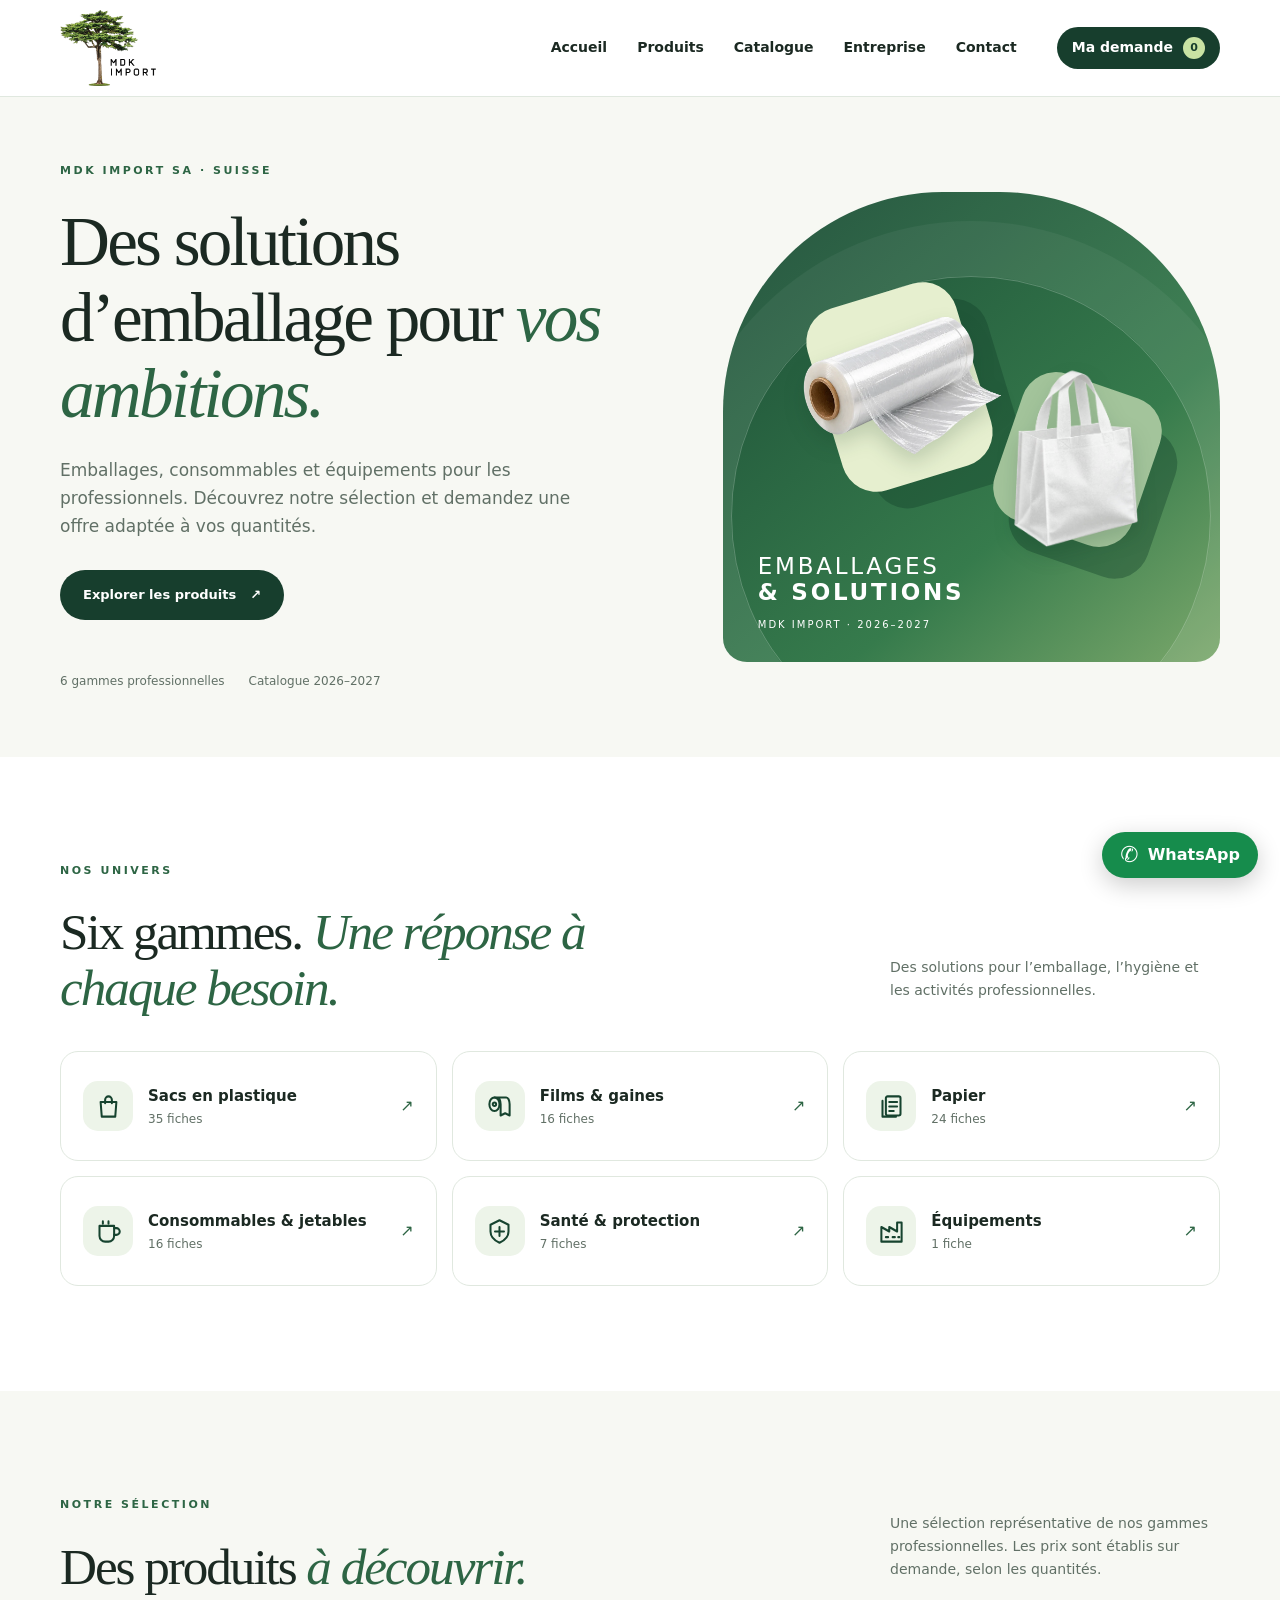
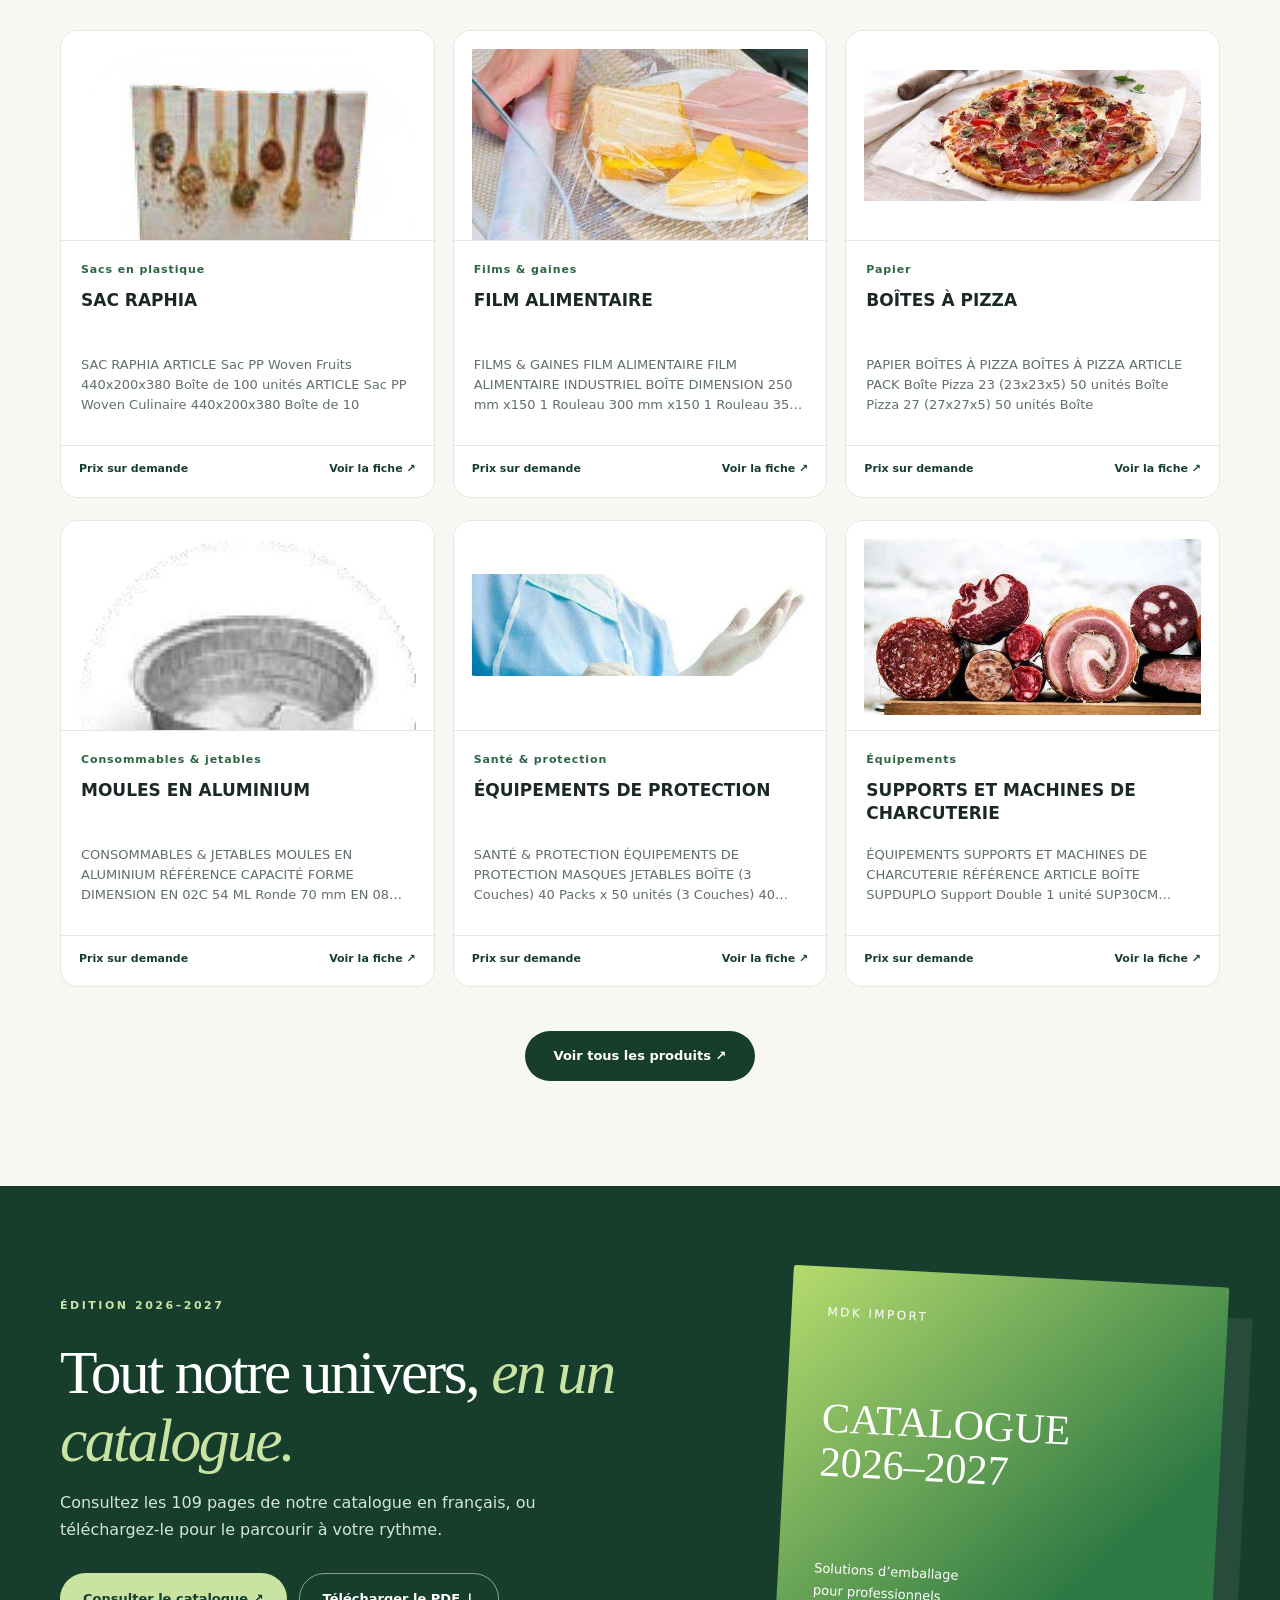
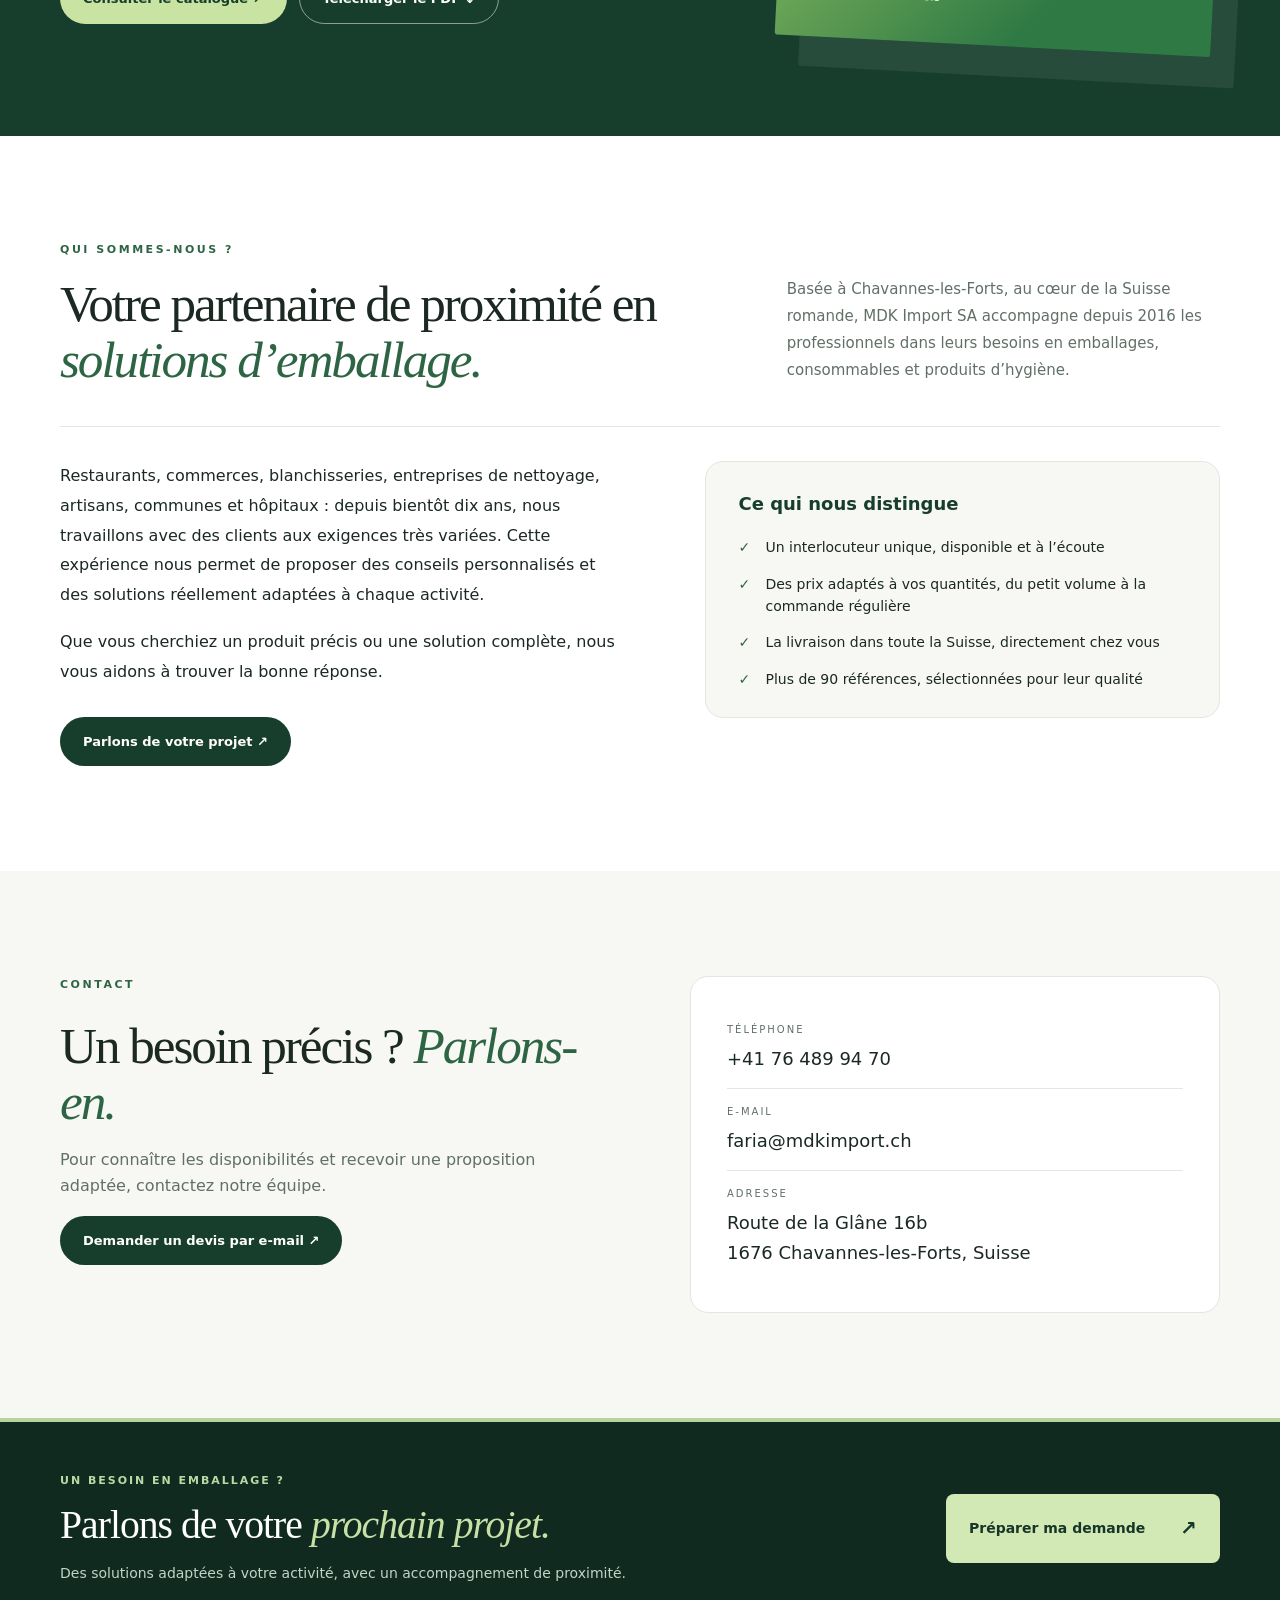
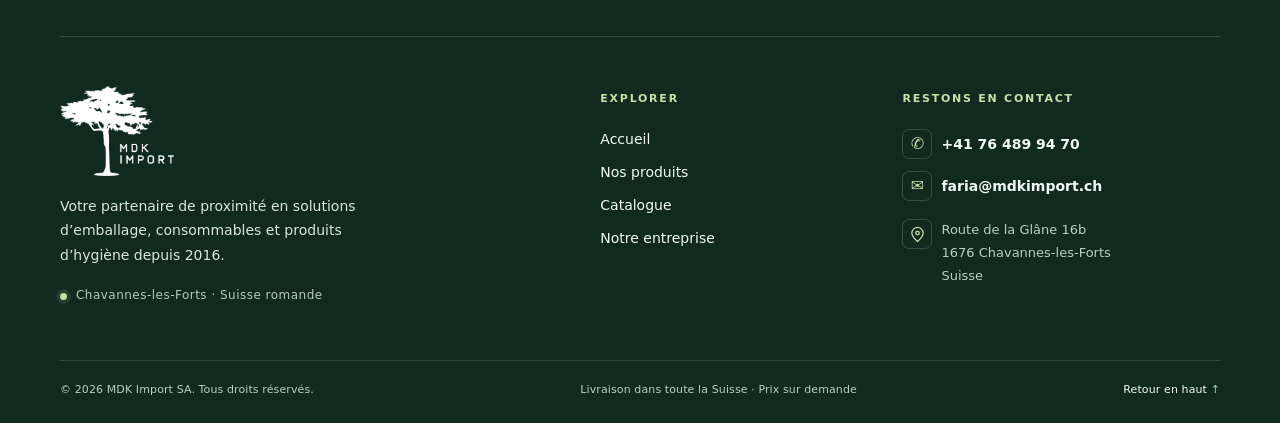
==== nouveau-site/index.html @ a133433c "refresh individually selectable page 26 colours" ====
<!doctype html>
<html lang="fr">
<head>
<meta charset="utf-8"><meta name="viewport" content="width=device-width,initial-scale=1">
<meta name="description" content="MDK Import SA — Solutions d’emballage pour professionnels. Découvrez nos gammes et demandez votre devis personnalisé.">
<title>MDK Import SA | Solutions d’emballage pour professionnels</title>
<link rel="icon" href="../img/logo.png"><link rel="stylesheet" href="style.css?v=20261023-30">
</head>
<body>
<a class="skip" href="#contenu">Aller au contenu</a>
<header class="header"><div class="container header-inner"><a class="brand" href="#accueil"><img src="../img/logo.png" alt="MDK Import SA" onerror="this.style.display='none'"></a><div class="header-mobile-actions"><a class="devis-nav devis-mobile" href="devis.html">Ma demande <span data-devis-count>0</span></a></div><button class="menu-toggle" id="menuToggle" aria-label="Ouvrir le menu" aria-expanded="false">☰</button><nav id="navigation" aria-label="Navigation principale"><a href="#accueil">Accueil</a><a href="produits.html">Produits</a><a href="#catalogue">Catalogue</a><a href="#entreprise">Entreprise</a><a href="#contact" class="header-contact">Contact</a><a class="devis-nav" href="devis.html">Ma demande <span data-devis-count>0</span></a></nav></div></header>
<main id="contenu">
<section class="hero" id="accueil"><div class="container hero-grid"><div><span class="eyebrow">MDK IMPORT SA · SUISSE</span><h1>Des solutions d’emballage pour <em>vos ambitions.</em></h1><p>Emballages, consommables et équipements pour les professionnels. Découvrez notre sélection et demandez une offre adaptée à vos quantités.</p><div class="hero-actions"><a class="btn primary" href="produits.html">Explorer les produits <span aria-hidden="true">↗</span></a></div><div class="hero-foot"><span>6 gammes professionnelles</span><span>Catalogue 2026–2027</span></div></div><div class="hero-art" aria-hidden="true"><div class="art-ring"></div><div class="art-shape shape-one"></div><div class="art-shape shape-two"></div><div class="art-caption">EMBALLAGES<br><strong>& SOLUTIONS</strong><span>MDK IMPORT · 2026–2027</span></div></div></div></section>
<section class="section categories" id="categories"><div class="container"><div class="section-head"><div><span class="eyebrow">NOS UNIVERS</span><h2>Six gammes. <em>Une réponse à chaque besoin.</em></h2></div><p>Des solutions pour l’emballage, l’hygiène et les activités professionnelles.</p></div><div class="category-grid" id="categoryGrid"><a class="category-card" href="produits.html?categorie=sacs"><span class="category-icon" aria-hidden="true"><svg viewBox="0 0 24 24" fill="none" stroke="currentColor" stroke-width="1.8" stroke-linecap="round" stroke-linejoin="round" aria-hidden="true"><path d="M5 8h14l-1 13H6L5 8Z"/><path d="M9 9V6a3 3 0 0 1 6 0v3"/></svg></span><span><strong>Sacs en plastique</strong><small>35 fiches</small></span><span class="category-arrow">↗</span></a><a class="category-card" href="produits.html?categorie=films"><span class="category-icon" aria-hidden="true"><svg viewBox="0 0 24 24" fill="none" stroke="currentColor" stroke-width="1.8" stroke-linecap="round" stroke-linejoin="round" aria-hidden="true"><ellipse cx="7.5" cy="10" rx="4.5" ry="6"/><circle cx="7.5" cy="10" r="1.5"/><path d="M7.5 4H18c1.7 0 3 2.7 3 6v10l-4-2-4 2V10c0-3.3-1.3-6-3-6"/></svg></span><span><strong>Films & gaines</strong><small>16 fiches</small></span><span class="category-arrow">↗</span></a><a class="category-card" href="produits.html?categorie=papier"><span class="category-icon" aria-hidden="true"><svg viewBox="0 0 24 24" fill="none" stroke="currentColor" stroke-width="1.8" stroke-linecap="round" stroke-linejoin="round" aria-hidden="true"><rect x="7" y="3" width="13" height="17" rx="1.5"/><path d="M4 7v14h12"/><path d="M10 8h7M10 12h7M10 16h4"/></svg></span><span><strong>Papier</strong><small>24 fiches</small></span><span class="category-arrow">↗</span></a><a class="category-card" href="produits.html?categorie=jetables"><span class="category-icon" aria-hidden="true"><svg viewBox="0 0 24 24" fill="none" stroke="currentColor" stroke-width="1.8" stroke-linecap="round" stroke-linejoin="round" aria-hidden="true"><path d="M4 7h13v9a5 5 0 0 1-5 5H9a5 5 0 0 1-5-5V7Z"/><path d="M17 9h2a3 3 0 0 1 0 6h-2"/><path d="M7 3v2M12 3v2"/></svg></span><span><strong>Consommables & jetables</strong><small>16 fiches</small></span><span class="category-arrow">↗</span></a><a class="category-card" href="produits.html?categorie=sante"><span class="category-icon" aria-hidden="true"><svg viewBox="0 0 24 24" fill="none" stroke="currentColor" stroke-width="1.8" stroke-linecap="round" stroke-linejoin="round" aria-hidden="true"><path d="M12 2 4 6v6c0 5 3.5 8 8 10 4.5-2 8-5 8-10V6z"/><path d="M12 8v8M8 12h8"/></svg></span><span><strong>Santé & protection</strong><small>7 fiches</small></span><span class="category-arrow">↗</span></a><a class="category-card" href="produits.html?categorie=equipements"><span class="category-icon" aria-hidden="true"><svg viewBox="0 0 24 24" fill="none" stroke="currentColor" stroke-width="1.8" stroke-linecap="round" stroke-linejoin="round" aria-hidden="true"><path d="M3 21V8l7 4V8l7 4V4h4v17H3Z"/><path d="M7 17h2M13 17h2M18 17h1"/></svg></span><span><strong>Équipements</strong><small>1 fiche</small></span><span class="category-arrow">↗</span></a></div></div></section>
<section class="section featured-section" id="selection"><div class="container"><div class="section-head"><div><span class="eyebrow">NOTRE SÉLECTION</span><h2>Des produits <em>à découvrir.</em></h2></div><p>Une sélection représentative de nos gammes professionnelles. Les prix sont établis sur demande, selon les quantités.</p></div><div class="product-grid featured-grid" id="featuredGrid"></div><div class="featured-actions"><a class="btn primary" href="produits.html">Voir tous les produits ↗</a></div></div></section><section class="catalogue-section" id="catalogue"><div class="container catalogue-grid"><div><span class="eyebrow light">ÉDITION 2026–2027</span><h2>Tout notre univers, <em>en un catalogue.</em></h2><p>Consultez les 109 pages de notre catalogue en français, ou téléchargez-le pour le parcourir à votre rythme.</p><div class="hero-actions"><a class="btn pale" href="MDKimport-Catalogue-2026-2027-FR.pdf" target="_blank" rel="noopener">Consulter le catalogue ↗</a><a class="btn outline-light" href="MDKimport-Catalogue-2026-2027-FR.pdf" download>Télécharger le PDF ↓</a></div></div><div class="catalogue-cover"><span>MDK IMPORT</span><strong>CATALOGUE<br>2026–2027</strong><small>Solutions d’emballage<br>pour professionnels</small></div></div></section>
<section class="section about about-redesign" id="entreprise"><div class="container"><div class="about-intro"><span class="eyebrow">QUI SOMMES-NOUS ?</span><h2>Votre partenaire de proximité en <em>solutions d’emballage.</em></h2><p>Basée à Chavannes-les-Forts, au cœur de la Suisse romande, MDK Import SA accompagne depuis 2016 les professionnels dans leurs besoins en emballages, consommables et produits d’hygiène.</p></div><div class="about-story"><div class="about-story-text"><p>Restaurants, commerces, blanchisseries, entreprises de nettoyage, artisans, communes et hôpitaux : depuis bientôt dix ans, nous travaillons avec des clients aux exigences très variées. Cette expérience nous permet de proposer des conseils personnalisés et des solutions réellement adaptées à chaque activité.</p><p>Que vous cherchiez un produit précis ou une solution complète, nous vous aidons à trouver la bonne réponse.</p><a class="btn primary" href="#contact">Parlons de votre projet ↗</a></div><div class="about-values"><h3>Ce qui nous distingue</h3><ul class="about-benefits"><li>Un interlocuteur unique, disponible et à l’écoute</li><li>Des prix adaptés à vos quantités, du petit volume à la commande régulière</li><li>La livraison dans toute la Suisse, directement chez vous</li><li>Plus de 90 références, sélectionnées pour leur qualité</li></ul></div></div></div></section>
<section class="section contact" id="contact"><div class="container contact-grid"><div><span class="eyebrow">CONTACT</span><h2>Un besoin précis ? <em>Parlons-en.</em></h2><p>Pour connaître les disponibilités et recevoir une proposition adaptée, contactez notre équipe.</p><a class="btn primary" href="mailto:faria@mdkimport.ch?subject=Demande%20de%20devis%20-%20MDK%20Import">Demander un devis par e-mail ↗</a></div><div class="contact-panel"><div><small>TÉLÉPHONE</small><a href="tel:+41764899470">+41 76 489 94 70</a></div><div><small>E-MAIL</small><a href="mailto:faria@mdkimport.ch">faria@mdkimport.ch</a></div><div><small>ADRESSE</small><span>Route de la Glâne 16b<br>1676 Chavannes-les-Forts, Suisse</span></div></div></div></section>
</main>
<footer class="site-footer" id="pied-de-page"><div class="container"><div class="footer-cta"><div><span class="footer-kicker">UN BESOIN EN EMBALLAGE ?</span><h2>Parlons de votre <em>prochain projet.</em></h2><p>Des solutions adaptées à votre activité, avec un accompagnement de proximité.</p></div><a class="footer-cta-button" href="devis.html">Préparer ma demande <span aria-hidden="true">↗</span></a></div><div class="footer-main"><div class="footer-about"><a class="footer-brand" href="index.html" aria-label="MDK Import SA — Accueil"><img src="../img/logo.png" alt="MDK Import SA"></a><p>Votre partenaire de proximité en solutions d’emballage, consommables et produits d’hygiène depuis 2016.</p><span class="footer-location"><span class="footer-location-dot" aria-hidden="true"></span>Chavannes-les-Forts · Suisse romande</span></div><nav class="footer-column" aria-label="Navigation de pied de page"><h2>Explorer</h2><a href="index.html">Accueil <span aria-hidden="true">↗</span></a><a href="produits.html">Nos produits <span aria-hidden="true">↗</span></a><a href="index.html#catalogue">Catalogue <span aria-hidden="true">↗</span></a><a href="index.html#entreprise">Notre entreprise <span aria-hidden="true">↗</span></a></nav><div class="footer-column footer-contact"><h2>Restons en contact</h2><a class="footer-contact-link" href="tel:+41764899470"><span class="footer-contact-icon" aria-hidden="true">✆</span>+41 76 489 94 70</a><a class="footer-contact-link" href="mailto:faria@mdkimport.ch"><span class="footer-contact-icon" aria-hidden="true">✉</span>faria@mdkimport.ch</a><div class="footer-address"><span class="footer-contact-icon" aria-hidden="true"><svg viewBox="0 0 24 24" fill="none" stroke="currentColor" stroke-width="1.8" stroke-linecap="round" stroke-linejoin="round"><path d="M20 10c0 5-8 12-8 12S4 15 4 10a8 8 0 1 1 16 0Z"/><circle cx="12" cy="10" r="2.5"/></svg></span><address>Route de la Glâne 16b<br>1676 Chavannes-les-Forts<br>Suisse</address></div></div></div><div class="footer-bottom"><span>© <span id="year"></span> MDK Import SA. Tous droits réservés.</span><span>Livraison dans toute la Suisse · Prix sur demande</span><a href="#contenu">Retour en haut <span aria-hidden="true">↑</span></a></div></div></footer>
<dialog id="productDialog" aria-labelledby="dialogTitle"><button class="dialog-close" id="dialogClose" aria-label="Fermer">×</button><div id="dialogContent"></div></dialog>



<script>
document.getElementById('year').textContent=new Date().getFullYear();
const menu=document.getElementById('menuToggle'),nav=document.getElementById('navigation');
menu.addEventListener('click',()=>{const open=nav.classList.toggle('open');menu.setAttribute('aria-expanded',String(open))});
nav.addEventListener('click',e=>{if(e.target.closest('a')){nav.classList.remove('open');menu.setAttribute('aria-expanded','false')}});
</script><script src="catalogue-data.js?v=20261023-46" defer></script><script src="featured.js?v=20261023-7" defer></script><script src="devis.js?v=20261023-11" defer></script><a class="whatsapp-float" href="https://wa.me/41764899470" target="_blank" rel="noopener noreferrer" aria-label="Contacter MDK Import sur WhatsApp"><span aria-hidden="true">✆</span><span>WhatsApp</span></a></body></html>
---- nouveau-site/style.css ----
:root{--green:#173e2d;--green2:#2d6544;--lime:#c9e3a3;--cream:#f7f8f3;--ink:#1b2922;--muted:#617066;--line:#e0e8df;--radius:18px}*{box-sizing:border-box}html{scroll-behavior:smooth}body{margin:0;font:16px/1.65 system-ui,-apple-system,"Segoe UI",sans-serif;color:var(--ink);background:#fff}a{color:inherit;text-decoration:none}button,input,select{font:inherit}button,a,input,select{outline-offset:3px}.container{width:min(1160px,calc(100% - 40px));margin:auto}.skip{position:absolute;left:-999px}.skip:focus{left:15px;top:10px;z-index:30;background:#fff;padding:10px}.header{position:sticky;top:0;z-index:20;background:#fffffff0;backdrop-filter:blur(16px);border-bottom:1px solid var(--line)}.header-inner{height:78px;display:flex;align-items:center;justify-content:space-between}.brand{display:flex;align-items:center;gap:12px;letter-spacing:.12em;font-size:14px}.brand img{height:46px;width:46px;object-fit:contain}.header nav{display:flex;align-items:center;gap:30px;font-size:14px;font-weight:600}.header nav a:hover,.text-link:hover{color:var(--green2)}.nav-contact{background:var(--green);color:white!important;padding:10px 20px;border-radius:100px}.menu-toggle{display:none;background:none;border:0;font-size:28px}.hero{background:var(--cream);overflow:hidden}.hero-grid{display:grid;grid-template-columns:1.1fr .9fr;gap:55px;align-items:center;min-height:620px;padding-block:65px}.eyebrow{display:block;font-size:11px;letter-spacing:.23em;font-weight:800;color:var(--green2);margin-bottom:24px}.hero h1,h2{font-family:Georgia,"Times New Roman",serif;font-weight:400;letter-spacing:-.04em;line-height:1.1}.hero h1{font-size:clamp(48px,5.4vw,78px);margin:0 0 24px}.hero h1 em,h2 em{color:var(--green2);font-style:italic}.hero p{max-width:540px;color:var(--muted);font-size:17px}.hero-actions{display:flex;flex-wrap:wrap;gap:12px;margin-top:30px}.btn{display:inline-flex;align-items:center;justify-content:center;gap:14px;border-radius:100px;padding:14px 23px;font-weight:700;font-size:13px;transition:transform .2s}.btn:hover{transform:translateY(-2px)}.primary{background:var(--green);color:white}.secondary{border:1px solid #b7c6b8}.hero-foot{display:flex;gap:24px;margin-top:52px;font-size:12px;color:var(--muted)}.hero-art{position:relative;min-height:470px;background:linear-gradient(140deg,#1b4c36,#367b4c 65%,#7ba86b);border-radius:220px 220px 24px 24px;overflow:hidden}.art-ring{position:absolute;width:480px;height:480px;border:1px solid #ffffff3b;border-radius:50%;left:50%;top:18%;transform:translateX(-50%);box-shadow:0 0 0 55px #ffffff0c,0 0 0 110px #ffffff0c}.art-shape{position:absolute;border-radius:35px;background:#e6efcf;transform:rotate(-17deg);box-shadow:25px 25px 0 #123e2a60}.shape-one{width:155px;height:190px;top:100px;left:20%}.shape-two{width:145px;height:155px;top:190px;right:14%;background:#a3c49b;transform:rotate(19deg)}.art-caption{position:absolute;left:35px;bottom:32px;color:white;font-size:23px;line-height:1.1;letter-spacing:.12em}.art-caption span{display:block;font-size:10px;margin-top:14px;letter-spacing:.2em}.section{padding:105px 0}.section-head{display:flex;justify-content:space-between;gap:60px;align-items:end;margin-bottom:35px}.section-head>div{max-width:640px}.section-head h2,h2{font-size:clamp(36px,4vw,55px);margin:0}.section-head>p{max-width:330px;color:var(--muted);font-size:14px}.category-grid{display:grid;grid-template-columns:repeat(3,1fr);gap:15px}.category-card{display:flex;align-items:center;gap:15px;min-height:110px;padding:22px;border:1px solid var(--line);border-radius:var(--radius);background:#fff;transition:background .2s,transform .2s}.category-card:hover{background:var(--cream);transform:translateY(-3px)}.category-icon{display:grid;place-items:center;width:50px;height:50px;border-radius:15px;background:#eaf2e6;color:var(--green);font-size:23px}.category-card strong{font-size:15px}.category-card small{display:block;color:var(--muted);font-size:12px}.category-arrow{margin-left:auto;color:var(--green2)}.products-section{background:var(--cream)}.filters{display:flex;gap:12px}.search{display:flex;align-items:center;gap:10px;flex:1;border:1px solid var(--line);border-radius:12px;padding:0 16px;background:white}.search span{font-size:24px}.search input{width:100%;border:0;outline:none;background:none;padding:14px 0}.filters select{border:1px solid var(--line);border-radius:12px;background:white;padding:0 16px;max-width:240px}.results,.data-note{color:var(--muted);font-size:13px}.results{margin:18px 0}.data-note{margin-top:25px}.product-grid{display:grid;grid-template-columns:repeat(3,1fr);gap:18px}.product-card{display:flex;flex-direction:column;background:#fff;border:1px solid var(--line);border-radius:var(--radius);overflow:hidden}.product-visual{height:190px;display:grid;place-items:center;background:linear-gradient(145deg,#e2eddf,#f4f8f0);font-size:60px}.product-body{padding:23px;display:flex;flex-direction:column;flex:1}.product-body small{color:var(--green2);font-weight:800;font-size:11px;letter-spacing:.08em}.product-body h3{font-size:19px;line-height:1.3;margin:10px 0}.product-body p{color:var(--muted);font-size:13px;flex:1}.product-bottom{display:flex;justify-content:space-between;align-items:center;gap:10px;border-top:1px solid var(--line);padding-top:15px;margin-top:12px}.product-bottom span{font-size:12px;font-weight:700;color:var(--green2)}.product-bottom button{border:0;background:var(--green);color:white;padding:9px 13px;border-radius:100px;cursor:pointer;font-size:12px}.catalogue-section{background:var(--green);color:white;padding:90px 0;overflow:hidden}.catalogue-grid{display:grid;grid-template-columns:1.2fr .8fr;gap:70px;align-items:center}.catalogue-section h2{font-size:clamp(38px,4.8vw,62px)}.catalogue-section h2 em{color:var(--lime)}.catalogue-section p{max-width:540px;color:#d4e5d9}.light{color:var(--lime)}.pale{background:var(--lime);color:var(--green)}.outline-light{border:1px solid #ffffff80;color:white}.catalogue-cover{min-height:370px;padding:36px;display:flex;flex-direction:column;justify-content:space-between;background:linear-gradient(135deg,#b5db6e,#2e7944 75%);box-shadow:25px 30px 0 #ffffff12;transform:rotate(3deg);border-radius:3px}.catalogue-cover>span{font-size:12px;letter-spacing:.2em}.catalogue-cover strong{font:42px/1.05 Georgia,serif}.catalogue-cover small{font-size:13px}.about-grid,.contact-grid{display:grid;grid-template-columns:1fr 1fr;gap:100px}.about-grid p,.contact p{color:var(--muted)}.text-link{display:inline-block;margin-top:10px;font-weight:700;color:var(--green)}.contact{background:var(--cream)}.contact-panel{padding:30px 36px;background:white;border:1px solid var(--line);border-radius:var(--radius)}.contact-panel>div{display:flex;flex-direction:column;padding:15px 0;border-bottom:1px solid var(--line)}.contact-panel>div:last-child{border:0}.contact-panel small{font-size:10px;letter-spacing:.2em;color:var(--muted);margin-bottom:5px}.contact-panel a,.contact-panel span{font-size:18px}footer{background:#122b20;color:white;padding:25px 0}.footer-inner{display:flex;justify-content:space-between;align-items:center;gap:20px;font-size:12px}footer span{color:#c4d5ca}dialog{border:0;border-radius:20px;padding:35px;width:min(560px,calc(100% - 30px));box-shadow:0 30px 90px #0004}dialog::backdrop{background:#071b12a8}.dialog-close{position:absolute;right:15px;top:10px;border:0;background:none;font-size:28px;cursor:pointer}.dialog-actions{display:flex;gap:10px;flex-wrap:wrap;margin-top:22px}.dialog-actions a{font-size:13px}.dialog-detail{white-space:pre-line;color:var(--muted);max-height:240px;overflow:auto}.dialog-tag{color:var(--green2);font-size:12px;font-weight:700}@media(max-width:850px){.hero-grid,.catalogue-grid,.about-grid,.contact-grid{grid-template-columns:1fr;gap:30px}.hero-grid{padding-block:60px}.hero-art{min-height:330px}.category-grid,.product-grid{grid-template-columns:repeat(2,1fr)}.section-head{display:block}.section{padding:70px 0}.header nav{display:none;position:absolute;top:78px;left:0;right:0;padding:20px;background:white;flex-direction:column;align-items:stretch;box-shadow:0 10px 25px #0001}.header nav.open{display:flex}.menu-toggle{display:block}.footer-inner{flex-wrap:wrap}}@media(max-width:550px){.container{width:min(100% - 30px,1160px)}.category-grid,.product-grid{grid-template-columns:1fr}.filters{flex-direction:column}.filters select{padding:14px;max-width:none}.hero h1{font-size:45px}.hero-foot{flex-direction:column;gap:4px}.hero-art{min-height:280px}.section-head h2{font-size:36px}.catalogue-cover{min-height:300px}.catalogue-cover strong{font-size:34px}.footer-inner{flex-direction:column;align-items:flex-start}}
/* Header: logótipo maior, sem texto adicional */
.header-inner{min-height:96px;height:auto;padding-block:10px}
.brand img{height:76px;width:auto;max-width:220px;object-fit:contain}
@media(max-width:850px){.header nav{top:96px}}
@media(max-width:550px){.header-inner{min-height:82px}.brand img{height:62px;max-width:180px}.header nav{top:82px}}

/* Galerie des produits et pagination du catalogue */
.product-visual.mdk-photo{position:relative;overflow:hidden;background:#edf3eb}
.product-visual.mdk-photo .photo-placeholder{position:absolute;color:#789a7c;font-size:48px}
.product-visual.mdk-photo img.product-photo{position:relative;width:100%;height:100%;object-fit:contain;background:#fff;padding:12px}
.product-gallery{display:grid;grid-template-columns:repeat(auto-fit,minmax(130px,1fr));gap:12px;margin-bottom:24px}
.gallery-image{display:grid;place-items:center;min-height:140px;border:1px solid var(--line);border-radius:12px;background:#f6f8f4;overflow:hidden}
.gallery-image img{display:block;max-width:100%;width:100%;height:170px;object-fit:contain;padding:10px}
.catalogue-pagination{display:flex;justify-content:center;align-items:center;gap:18px;margin-top:32px;font-size:13px;color:var(--muted)}
.catalogue-pagination button{background:#fff;border:1px solid var(--line);border-radius:100px;padding:10px 18px;color:var(--green);font-weight:700;cursor:pointer}
.catalogue-pagination button:disabled{opacity:.35;cursor:not-allowed}
@media(max-width:560px){.catalogue-pagination{gap:8px}.catalogue-pagination button{padding:9px 12px}.product-gallery{grid-template-columns:repeat(2,minmax(0,1fr))}}

/* Catalogue 2026–2027 — présentation et lisibilité */
.product-card{transition:transform .2s ease,box-shadow .2s ease}
.product-card:hover{transform:translateY(-3px);box-shadow:0 12px 32px #173e2d10}
.product-visual.mdk-photo{height:220px;background:#fff;border-bottom:1px solid var(--line)}
.product-visual.mdk-photo img{width:100%;height:100%;object-fit:contain;padding:18px;background:white}
.product-body h3{line-height:1.25}
.product-body p{line-height:1.6}
.mdk-gallery{display:flex;gap:12px;overflow-x:auto;scroll-snap-type:x proximity;padding:6px 0 16px;margin:20px 0}
.mdk-gallery img{flex:0 0 180px;width:180px;height:180px;object-fit:contain;background:#f7f9f6;border:1px solid var(--line);border-radius:12px;padding:10px;scroll-snap-align:start}
dialog{width:min(740px,calc(100% - 28px));max-height:90vh;overflow-y:auto}
.specs-heading{font-size:13px;font-weight:800;color:var(--green);margin:24px 0 10px}
.mdk-specs{max-height:290px;overflow-y:auto;display:grid;gap:5px;background:#f7f9f6;border:1px solid var(--line);border-radius:12px;padding:16px;font-size:13px;line-height:1.6;white-space:normal}
.mdk-specs span{display:block}
.mdk-specs span:first-child{font-weight:700}
.price-label{display:block;margin-top:20px;color:var(--green)}
.catalogue-pagination{display:flex;justify-content:center;align-items:center;gap:18px;margin-top:32px;font-size:13px;color:var(--muted)}
.catalogue-pagination button{background:#fff;border:1px solid var(--line);border-radius:100px;padding:10px 18px;color:var(--green);font-weight:700;cursor:pointer}
.catalogue-pagination button:disabled{opacity:.35;cursor:not-allowed}
.no-results{grid-column:1/-1}
@media(max-width:550px){.product-visual.mdk-photo{height:230px}.mdk-gallery img{flex-basis:145px;width:145px;height:145px}.catalogue-pagination{gap:8px}.catalogue-pagination button{padding:9px 12px}}

/* Détails produits : sections techniques lisibles sans altérer les valeurs d'origine */
.mdk-specs{display:block;padding:0;max-height:380px;overflow-y:auto;background:#fff}
.mdk-specs .spec-row{padding:8px 15px;border-bottom:1px solid var(--line);font-size:13px;line-height:1.5;overflow-wrap:anywhere}
.mdk-specs .spec-row:nth-child(even):not(.spec-row-heading){background:#f8faf7}
.mdk-specs .spec-row:last-child{border-bottom:0}
.mdk-specs .spec-row-heading{font-size:11px;letter-spacing:.08em;font-weight:800;text-transform:uppercase;color:var(--green);background:#eaf2e6;padding:10px 15px}
.spec-truncated{padding:12px 15px;font-size:12px;color:var(--muted)}
@media(max-width:550px){dialog{padding:24px 17px}.mdk-specs{max-height:340px}.mdk-specs .spec-row{padding:9px 12px}}

/* Page dédiée au catalogue */
.catalogue-page-intro{padding:75px 0 60px;background:var(--cream)}
.catalogue-page-intro h1{font:400 clamp(44px,5vw,72px)/1.1 Georgia,serif;letter-spacing:-.04em;margin:0 0 18px}
.catalogue-page-intro h1 em{color:var(--green2)}
.catalogue-page-intro p{max-width:650px;color:var(--muted)}
.home-catalogue-cta{background:var(--cream)}
@media(max-width:550px){.catalogue-page-intro{padding:50px 0}}

/* Sélection de produits sur la page d'accueil */
.featured-section{background:var(--cream)}
.featured-grid{align-items:stretch}
.featured-card-link{display:flex;flex-direction:column;flex:1;height:100%;color:inherit;text-decoration:none}
.featured-card-link .product-body{flex:1}
.featured-card-link .product-bottom strong{color:var(--green);font-size:12px;white-space:nowrap}
.featured-card-link:hover .product-bottom strong{text-decoration:underline}
.featured-actions{display:flex;justify-content:center;margin-top:36px}
.featured-grid .product-visual{height:215px}
.featured-grid .product-body p{font-size:13px;line-height:1.55;color:var(--muted)}
.featured-grid .product-bottom{gap:10px;flex-wrap:wrap}
@media(max-width:550px){.featured-actions .btn{width:100%}}

/* Cartes en vedette : dimensions et alignement cohérents */
.featured-grid{align-items:stretch;grid-auto-rows:1fr;row-gap:22px}
.featured-grid .product-card{min-width:0;height:100%}
.featured-grid .featured-card-link{display:flex;flex-direction:column;height:100%;min-height:440px}
.featured-grid .product-visual.mdk-photo{height:210px;flex:0 0 210px}
.featured-grid .product-body{display:flex;flex-direction:column;flex:1;min-height:0;padding:20px}
.featured-grid .product-body h3{font-size:17px;line-height:1.35;min-height:46px;display:-webkit-box;-webkit-line-clamp:2;-webkit-box-orient:vertical;overflow:hidden}
.featured-grid .product-body p{flex:1;min-height:0;margin:10px 0 18px;display:-webkit-box;-webkit-line-clamp:3;-webkit-box-orient:vertical;overflow:hidden}
.featured-grid .product-bottom{margin-top:auto;padding-top:14px;border-top:1px solid var(--line);align-items:center}
.featured-actions{margin-top:44px;clear:both}
.featured-actions .btn{min-width:230px}
@media(max-width:550px){.featured-grid .featured-card-link{min-height:0}.featured-grid .product-body h3{min-height:0}.featured-actions{margin-top:32px}}

/* Fiches individuelles */
.detail-page{padding-top:48px}
.detail-breadcrumb{display:flex;gap:12px;align-items:center;flex-wrap:wrap;font-size:12px;color:var(--muted);margin-bottom:40px}
.detail-breadcrumb a:hover{color:var(--green)}
.detail-layout{display:grid;grid-template-columns:minmax(0,1.05fr) minmax(0,.95fr);gap:55px;align-items:start}
.detail-main-photo{display:grid;place-items:center;min-height:420px;background:#f8faf7;border:1px solid var(--line);border-radius:18px;overflow:hidden;color:var(--muted)}
.detail-main-photo img{width:100%;height:420px;object-fit:contain;padding:25px}
.detail-thumbs{display:grid;grid-template-columns:repeat(auto-fill,minmax(80px,1fr));gap:10px;margin-top:12px}
.detail-thumbs button{height:90px;border:1px solid var(--line);border-radius:12px;background:white;padding:6px;cursor:pointer;overflow:hidden}
.detail-thumbs button[aria-pressed="true"]{border:2px solid var(--green)}
.detail-thumbs img{width:100%;height:100%;object-fit:contain}
.detail-summary h1{font:400 clamp(34px,4vw,56px)/1.12 Georgia,serif;letter-spacing:-.04em;margin:0 0 22px}
.detail-lead{color:var(--muted);font-size:15px}
.detail-price{color:var(--green);font-weight:800;margin:28px 0 18px}
.detail-cta{display:flex;flex-wrap:wrap;gap:12px}
.detail-hint{font-size:12px;color:var(--muted);margin-top:20px}
.detail-spec-section{margin-top:75px;max-width:850px}
.detail-spec-section h2{margin-bottom:25px}
.detail-specs{max-height:none;overflow:visible}
.detail-back{margin-top:30px}
.product-detail-link{color:var(--green);font-weight:800;font-size:12px}
.product-detail-link:hover{text-decoration:underline}
@media(max-width:850px){.detail-layout{grid-template-columns:1fr;gap:28px}.detail-main-photo{min-height:320px}.detail-main-photo img{height:320px}.detail-spec-section{margin-top:55px}}
@media(max-width:550px){.detail-page{padding-top:30px}.detail-main-photo img{height:260px}.detail-main-photo{min-height:260px}.detail-cta .btn{width:100%}}

/* Présentation des caractéristiques et variantes du catalogue */
.detail-specs{display:grid;gap:22px;max-width:100%;background:none;border:0;padding:0}
.detail-spec-group{border:1px solid var(--line);border-radius:15px;overflow:hidden;background:#fff;min-width:0}
.detail-spec-group h3{margin:0;padding:14px 20px;font-size:13px;font-weight:800;letter-spacing:.04em;color:var(--green);background:#eaf2e6}
.detail-spec-list{display:grid;grid-template-columns:repeat(auto-fit,minmax(min(100%,210px),1fr))}
.detail-spec-item{display:flex;align-items:flex-start;gap:10px;padding:13px 18px;border-bottom:1px solid var(--line);font-size:13px;line-height:1.55;overflow-wrap:anywhere}
.detail-spec-item:nth-child(odd){background:#fafbf9}
.spec-number{font-size:10px;min-width:22px;height:22px;border-radius:50%;background:#edf3eb;color:var(--green);display:grid;place-items:center;flex-shrink:0}
.detail-spec-group:not(.detail-variants) .spec-number{display:none}
.detail-spec-group:not(.detail-variants) .detail-spec-item{padding-left:20px}
@media(max-width:550px){.detail-spec-list{grid-template-columns:1fr}.detail-spec-group h3{padding:12px 15px}.detail-spec-item{padding:11px 14px}}

/* Tableaux de variantes extraites des données explicites du catalogue */
.detail-table-wrap{max-width:100%;overflow-x:auto;border:1px solid var(--line);border-radius:14px;background:white}
.detail-variant-table{width:100%;border-collapse:collapse;text-align:left;font-size:13px;min-width:420px}
.detail-variant-table th{background:#eaf2e6;color:var(--green);font-weight:800;padding:13px 16px;white-space:nowrap}
.detail-variant-table td{padding:12px 16px;border-top:1px solid var(--line);vertical-align:top}
.detail-variant-table tbody tr:nth-child(even){background:#fafbf9}
.detail-source-note{font-size:12px;color:var(--muted);margin:12px 0 18px}
.detail-raw-specs{margin-top:18px}
.detail-raw-specs summary{cursor:pointer;color:var(--green);font-size:13px;font-weight:800;padding:12px 0}
.detail-raw-specs .detail-specs{margin-top:12px}

/* Liste de demande de devis */
.devis-nav{display:inline-flex;align-items:center;gap:7px;color:var(--green)!important;white-space:nowrap}
.devis-nav [data-devis-count]{display:grid;place-items:center;background:var(--lime);color:var(--green);min-width:23px;height:23px;border-radius:50%;font-size:11px;font-weight:800}
.devis-page{background:var(--cream);min-height:65vh}
.devis-page h1{font:400 clamp(40px,5vw,66px)/1.12 Georgia,serif;letter-spacing:-.04em;margin:0 0 16px}
.devis-page h1 em{color:var(--green2)}
.devis-intro{color:var(--muted);max-width:680px}
.devis-item{display:flex;align-items:start;gap:22px;background:white;border:1px solid var(--line);border-radius:16px;padding:22px;margin-bottom:14px}
.devis-photo{width:115px;height:115px;flex:0 0 115px;display:grid;place-items:center;background:#f7f9f6;border-radius:12px}
.devis-photo img{width:100%;height:100%;object-fit:contain;padding:8px}
.devis-fields{flex:1;min-width:0}
.devis-fields h3{font-size:18px;margin:0 0 4px}
.devis-fields small{color:var(--muted)}
.devis-field-grid,.devis-contact-grid{display:grid;grid-template-columns:repeat(2,minmax(0,1fr));gap:14px;margin-top:16px}
.devis-contact-grid{grid-template-columns:repeat(3,minmax(0,1fr));margin:20px 0}
.devis-page label{display:flex;flex-direction:column;gap:6px;font-size:12px;font-weight:700;color:var(--green)}
.devis-page input,.devis-page textarea{border:1px solid var(--line);border-radius:10px;padding:12px;width:100%;background:white;color:var(--ink);font-size:14px;font-weight:400}
.devis-remove{border:0;background:none;color:#a34444;cursor:pointer;font-size:12px}
#devisForm{margin-top:50px;padding:32px;border:1px solid var(--line);border-radius:18px;background:white}
#devisForm h2{font-size:36px}
.devis-disclaimer,.devis-warning{font-size:12px;color:var(--muted);margin:18px 0}
.devis-warning{color:#9d5227}
.devis-actions{display:flex;flex-wrap:wrap;gap:12px;margin-top:20px}
.devis-feedback{font-size:13px;color:var(--green);font-weight:700}
.catalogue-add{background:#eaf2e6;color:var(--green);border:0;border-radius:30px;padding:8px 12px;cursor:pointer;font-size:12px;font-weight:700}
.catalogue-add.added,.detail-cta .added{background:#dcebd4;color:var(--green)}
.product-bottom{flex-wrap:wrap;gap:10px}
@media(max-width:850px){.header nav{gap:14px}.devis-contact-grid{grid-template-columns:1fr}}
@media(max-width:550px){.devis-item{flex-wrap:wrap;padding:15px;gap:12px}.devis-photo{width:80px;height:80px;flex-basis:80px}.devis-fields{flex-basis:calc(100% - 100px)}.devis-field-grid{grid-template-columns:1fr}.devis-remove{margin-left:auto}#devisForm{padding:20px}.devis-actions .btn{width:100%}}

/* Accueil : une seule action explicite par fiche */
.featured-grid .featured-product{display:flex;flex-direction:column;overflow:hidden;min-width:0}
.featured-grid .featured-product .featured-card-link{min-height:0;flex:1;height:auto;text-decoration:none}
.featured-grid .featured-product .product-body{padding-bottom:12px}
.featured-card-footer{display:flex;align-items:center;justify-content:space-between;gap:10px;padding:14px 18px 18px;border-top:1px solid var(--line);margin-top:auto}
.featured-card-footer>span{font-size:11px;color:var(--green);font-weight:700}
.featured-card-footer .catalogue-add{background:var(--green);color:white;padding:11px 15px;line-height:1.3;text-align:center}
.featured-card-footer .catalogue-add:hover{filter:brightness(1.12)}
.featured-card-footer .catalogue-add.added{background:#dcebd4;color:var(--green)}
.featured-product .featured-card-link:hover h3{text-decoration:underline;text-decoration-color:var(--green)}
@media(max-width:550px){.featured-card-footer{flex-wrap:wrap}.featured-card-footer .catalogue-add{margin-left:auto}}

/* Fiche produit : un CTA principal, un lien documentaire discret */
.detail-cta{display:flex;align-items:center;gap:18px;flex-wrap:wrap}
.detail-catalogue-link{font-size:12px;font-weight:700;color:var(--green);text-decoration:underline;text-underline-offset:4px}
.detail-catalogue-link:hover{color:var(--green2)}
/* Liste vide : état centré et proportionné */
.devis-page{min-height:calc(100vh - 160px);padding:72px 0 100px}
.devis-page .devis-intro{margin-bottom:16px}
.devis-page #devisTotal{margin:0 0 26px}
.devis-empty{max-width:720px;margin:34px auto 0;text-align:center;background:#fff;border:1px solid var(--line);border-radius:22px;padding:55px 45px;box-shadow:0 16px 42px rgba(23,62,45,.035)}
.devis-empty[hidden],#devisForm[hidden]{display:none!important}
.devis-empty-icon{display:grid;place-items:center;width:70px;height:70px;margin:0 auto 22px;background:#eaf2e6;border-radius:20px;font-size:33px;color:var(--green)}
.devis-empty h2{font-size:clamp(26px,3vw,38px);margin:0 0 14px}
.devis-empty p{max-width:480px;margin:0 auto 26px;color:var(--muted);font-size:15px}
.devis-empty-note{display:block;margin-top:22px;font-size:12px;color:var(--muted)}
.devis-nav{display:inline-flex!important;align-items:center;gap:8px;white-space:nowrap}
.devis-nav:not(.nav-contact){font-weight:700}
@media(max-width:550px){.devis-page{padding:45px 0 75px}.devis-empty{padding:34px 20px}.detail-cta{align-items:flex-start;flex-direction:column}.detail-cta .btn{width:100%}}

.detail-table-section{margin:0 0 24px}
.detail-table-section>h3{font-size:15px;letter-spacing:.025em;font-weight:800;color:var(--green);margin:0 0 10px;padding:0}
.detail-table-section .detail-table-wrap{margin:0}

/* Cartes du catalogue : toute la fiche est une seule zone de navigation */
.catalogue-card{overflow:hidden}
.catalogue-card-link{display:flex;flex-direction:column;flex:1;height:100%;color:inherit;text-decoration:none}
.catalogue-card-link .product-body{display:flex;flex-direction:column;flex:1}
.catalogue-card-link .product-bottom{margin-top:auto}
.catalogue-card-link:hover h3,.catalogue-card-link:focus-visible h3{color:var(--green2);text-decoration:underline;text-underline-offset:3px}
.catalogue-card-link:focus-visible{outline:3px solid var(--green2);outline-offset:-3px}
.catalogue-view-label,.featured-discover{font-size:12px;color:var(--green);font-weight:800}
.featured-card-footer .featured-discover{margin-left:auto}
/* Cabeçalho: pedido legível, sem botão vazio ou texto invisível */
.header nav .devis-nav,.header nav a.devis-nav{display:inline-flex!important;align-items:center;justify-content:center;gap:10px;white-space:nowrap;border-radius:100px;background:var(--green)!important;color:#fff!important;padding:10px 15px!important;line-height:1.25;min-height:38px}
.header nav .devis-nav [data-devis-count]{background:var(--lime);color:var(--green);font-weight:800;border-radius:50%;display:inline-flex;align-items:center;justify-content:center;min-width:22px;height:22px;padding:0 5px}
.header nav .devis-nav:hover{background:var(--green2)!important;color:#fff!important}
.devis-page select{border:1px solid var(--line);border-radius:10px;padding:12px;width:100%;background:#fff;color:var(--ink);font-size:13px;font-weight:400}
.devis-page .devis-other-variant:not([hidden]){margin-top:9px}
.devis-page .devis-other-variant[hidden]{display:none!important}

/* Header hierarchy: Contact is navigation, Ma demande is the only prominent action */
.header #navigation a.header-contact,
.header #navigation a.header-contact:hover,
.header #navigation a.header-contact:focus-visible{
  background:transparent!important;border:0!important;box-shadow:none!important;
  border-radius:0!important;padding:8px 0!important;min-height:auto!important;
  color:var(--ink)!important;font-weight:600!important;
}
.header #navigation a.header-contact:hover,
.header #navigation a.header-contact:focus-visible{color:var(--green2)!important;text-decoration:underline;text-underline-offset:5px}
.header #navigation a.devis-nav{margin-left:10px}
@media(max-width:850px){.header #navigation a.devis-nav{margin-left:0}}

/* Catalogue PDF fallback when the original page has no extractable photograph. */
.detail-pdf-preview{display:block;height:420px;min-height:420px}
.detail-pdf-preview iframe{width:100%;height:100%;border:0;background:#fff}
.detail-image-note{font-size:12px;color:var(--muted);margin:10px 0 0}

/* Client feedback: WhatsApp contact and company values */
.whatsapp-float{position:fixed;right:22px;bottom:22px;z-index:1000;display:inline-flex;align-items:center;gap:9px;padding:12px 18px;border-radius:999px;background:#168c4c;color:#fff;box-shadow:0 7px 24px #0003;font-weight:700;line-height:1.2}.whatsapp-float:hover,.whatsapp-float:focus-visible{background:#106b39;color:#fff}.whatsapp-float span:first-child{font-size:22px;line-height:1}.about-benefits{margin:8px 0 20px;padding-left:23px}.about-benefits li{margin:8px 0}@media(max-width:540px){.whatsapp-float{right:14px;bottom:14px;padding:12px 15px}}

/* Responsive product tables: fit narrow tables; scroll only when genuinely necessary. */
.detail-spec-section,.detail-table-section{min-width:0;max-width:100%}
.detail-table-wrap{width:100%;max-width:100%;overflow-x:auto;overscroll-behavior-x:contain;-webkit-overflow-scrolling:touch}
.detail-variant-table{width:100%;min-width:0;table-layout:auto}
.detail-variant-table th,.detail-variant-table td{overflow-wrap:anywhere;word-break:normal;white-space:normal}
@media(max-width:600px){
 .detail-variant-table{font-size:clamp(12px,3.4vw,14px)}
 .detail-variant-table th,.detail-variant-table td{padding:10px 9px;line-height:1.4}
 .detail-variant-table th{white-space:normal}
 .detail-variant-table:has(tr>:nth-child(4)){min-width:540px}
 .detail-variant-table:has(tr>:nth-child(6)){min-width:720px}
}

/* MDK Import — branded site footer */
.site-footer{background:#112d21;color:#fff;padding:0;position:relative;overflow:hidden}
.site-footer:before{content:"";position:absolute;inset:0 0 auto;height:3px;background:linear-gradient(90deg,#b9d998,#6d9d74,#b9d998)}
.site-footer .footer-main{display:grid;grid-template-columns:minmax(0,1.5fr) minmax(0,.8fr) minmax(0,1fr);gap:clamp(28px,5vw,85px);padding:62px 0 52px;align-items:start}
.site-footer .footer-about{max-width:380px}
.site-footer .footer-brand{display:inline-flex;align-items:center;margin-bottom:18px}
.site-footer .footer-brand img{display:block;width:auto;height:105px;max-width:180px;object-fit:contain;filter:grayscale(1) brightness(0) invert(1)}
.site-footer .footer-about p{margin:0 0 17px;line-height:1.75;color:#d9e7db;font-size:14px}
.site-footer .footer-location{font-size:12px;color:#acc6b3;letter-spacing:.04em}
.site-footer .footer-column{display:flex;flex-direction:column;align-items:flex-start;gap:12px}
.site-footer .footer-column h2{font:700 13px/1.4 system-ui,sans-serif;letter-spacing:.09em;text-transform:uppercase;color:#c9e3a3;margin:0 0 10px}
.site-footer .footer-column a{font-size:14px;line-height:1.5;color:#f4faf5;text-decoration:none;overflow-wrap:anywhere}
.site-footer .footer-column a:hover,.site-footer .footer-bottom a:hover{color:#c9e3a3;text-decoration:underline;text-underline-offset:4px}
.site-footer .footer-column address{font-style:normal;font-size:13px;line-height:1.75;color:#b9d0c0;margin-top:8px}
.site-footer .footer-bottom{border-top:1px solid #ffffff2b;padding:23px 0 27px;display:flex;align-items:center;justify-content:space-between;flex-wrap:wrap;gap:12px 28px;font-size:12px}
.site-footer .footer-bottom span{color:#b9d0c0}
.site-footer .footer-bottom a{color:#f4faf5}
@media(max-width:800px){.site-footer .footer-main{grid-template-columns:repeat(2,minmax(0,1fr));gap:35px;padding:46px 0 38px}.site-footer .footer-about{grid-column:1/-1;max-width:540px}}
@media(max-width:480px){.site-footer .footer-main{grid-template-columns:repeat(2,minmax(0,1fr));gap:30px 18px;padding:40px 0 32px}.site-footer .footer-brand img{height:85px}.site-footer .footer-column h2{font-size:12px}.site-footer .footer-column a{font-size:13px}.site-footer .footer-bottom{align-items:flex-start;flex-direction:column;padding:20px 0 27px}}

/* About section: full-width introduction with balanced two-column content */
.about-redesign .about-intro{display:grid;grid-template-columns:minmax(0,1.2fr) minmax(0,.8fr);column-gap:clamp(35px,6vw,100px);align-items:end;margin-bottom:38px}
.about-redesign .about-intro .eyebrow{grid-column:1/-1;margin-bottom:17px}
.about-redesign .about-intro h2{max-width:700px}
.about-redesign .about-intro>p{font-size:15px;line-height:1.8;margin:0 0 4px;color:var(--muted)}
.about-redesign .about-story{display:grid;grid-template-columns:minmax(0,1.05fr) minmax(0,.95fr);gap:clamp(30px,6vw,90px);align-items:start;padding-top:34px;border-top:1px solid var(--line)}
.about-redesign .about-story-text p{max-width:600px;line-height:1.85;margin:0 0 18px}
.about-redesign .about-story-text .btn{margin-top:12px}
.about-redesign .about-values{background:var(--cream);border:1px solid var(--line);border-radius:18px;padding:27px 32px}
.about-redesign .about-values h3{font-size:18px;color:var(--green);margin:0 0 17px}
.about-redesign .about-benefits{list-style:none;padding:0;margin:0}
.about-redesign .about-benefits li{position:relative;padding:0 0 0 27px;margin:0 0 14px;font-size:14px;line-height:1.6}
.about-redesign .about-benefits li:last-child{margin-bottom:0}
.about-redesign .about-benefits li:before{content:"✓";position:absolute;left:0;top:0;color:var(--green2);font-weight:800}
.category-icon svg{display:block;width:26px;height:26px}
.catalogue-photo-missing{display:flex;flex-direction:column;align-items:center;justify-content:center;gap:10px;text-align:center;color:#708679;font-size:13px;line-height:1.45;font-weight:600;letter-spacing:0}
.catalogue-photo-missing svg{width:38px;height:38px;opacity:.65}
.product-visual.mdk-photo .catalogue-photo-missing{font-size:13px}
@media(max-width:850px){.about-redesign .about-intro{grid-template-columns:1fr;gap:16px}.about-redesign .about-story{grid-template-columns:1fr;gap:24px}.about-redesign .about-intro .eyebrow{margin-bottom:0}}
@media(max-width:550px){.about-redesign .about-values{padding:23px 21px}.category-icon svg{width:24px;height:24px}}

/* Footer refresh — editorial CTA and warm premium layout */
.site-footer{background:#102a20;color:#f5faf5}
.site-footer:before{height:4px;background:#b5d4a0}
.site-footer .footer-cta{display:flex;align-items:center;justify-content:space-between;gap:32px;padding:54px 0 50px;border-bottom:1px solid rgba(230,247,226,.18)}
.site-footer .footer-kicker{display:block;margin-bottom:13px;color:#b8dba4;font-size:11px;font-weight:800;letter-spacing:.18em}
.site-footer .footer-cta h2{font-family:Georgia,serif;font-size:clamp(29px,3.1vw,49px);line-height:1.12;letter-spacing:-.025em;font-weight:400;margin:0 0 14px;color:#fff}
.site-footer .footer-cta h2 em{color:#c7e0a6;font-weight:400}
.site-footer .footer-cta p{margin:0;color:#c0d4c7;font-size:14px;line-height:1.7}
.site-footer .footer-cta-button{flex-shrink:0;display:inline-flex;align-items:center;gap:35px;padding:18px 23px;border-radius:8px;background:#d3e9b5;color:#153629;font-weight:750;font-size:14px;text-decoration:none;transition:transform .2s,background .2s}
.site-footer .footer-cta-button:hover{background:#ecf5da;color:#153629;transform:translateY(-2px)}
.site-footer .footer-cta-button span{font-size:20px}
.site-footer .footer-main{grid-template-columns:minmax(0,1.5fr) minmax(0,.75fr) minmax(0,1fr);gap:clamp(30px,5vw,95px);padding:49px 0 54px}
.site-footer .footer-brand img{height:90px;max-width:175px}
.site-footer .footer-about p{font-size:14px;max-width:345px;margin:0 0 19px}
.site-footer .footer-location{display:flex;align-items:center;gap:9px;color:#b5c9ba}
.site-footer .footer-location-dot{display:inline-block;width:7px;height:7px;border-radius:50%;background:#c7e0a6;box-shadow:0 0 0 4px #c7e0a61c}
.site-footer .footer-column h2{color:#c7e0a6;font-size:11px;letter-spacing:.16em;margin:5px 0 11px}
.site-footer .footer-column a{display:inline-flex;align-items:center;gap:9px;transition:color .2s}
.site-footer .footer-column:not(.footer-contact) a span{font-size:12px;color:#90b59c;opacity:0;transform:translateX(-5px);transition:opacity .2s,transform .2s}
.site-footer .footer-column:not(.footer-contact) a:hover span{opacity:1;transform:translateX(0)}
.site-footer .footer-contact-link{font-weight:600}
.site-footer .footer-contact-icon{display:inline-grid;place-items:center;width:30px;height:30px;border:1px solid #ffffff2b;border-radius:7px;font-size:16px;color:#c7e0a6}
.site-footer .footer-contact address{padding-left:39px;margin-top:6px}
.site-footer .footer-bottom{border-top:1px solid #ffffff24;padding:20px 0 24px;gap:16px}
.site-footer .footer-bottom span,.site-footer .footer-bottom a{font-size:11px;letter-spacing:.01em}
@media(max-width:800px){.site-footer .footer-cta{padding:42px 0 37px}.site-footer .footer-main{grid-template-columns:repeat(2,minmax(0,1fr));padding:38px 0}.site-footer .footer-about{grid-column:1/-1}}
@media(max-width:600px){.site-footer .footer-cta{flex-direction:column;align-items:stretch;gap:25px}.site-footer .footer-cta-button{justify-content:space-between;width:100%}.site-footer .footer-main{gap:30px 20px}.site-footer .footer-contact address{padding-left:0}.site-footer .footer-contact-link{font-size:12px}.site-footer .footer-contact-icon{display:none}}
@media(max-width:380px){.site-footer .footer-main{grid-template-columns:1fr}.site-footer .footer-about{grid-column:auto}.site-footer .footer-contact address{padding-left:0}}

/* Footer address aligned with other contact details */
.site-footer .footer-address{display:flex;align-items:flex-start;gap:9px;margin-top:6px}
.site-footer .footer-address address{padding-left:0;margin:0;font-size:13px;line-height:1.75}
.site-footer .footer-contact-icon svg{width:17px;height:17px;display:block}
@media(max-width:600px){.site-footer .footer-address .footer-contact-icon{display:inline-grid;flex:0 0 30px}.site-footer .footer-address address{padding-left:0}}

/* Category pictograms and quote CTA contrast */
.category-icon{flex:0 0 50px;background:#edf4e9;color:#16432f}
.category-icon svg{width:27px;height:27px;stroke:currentColor;fill:none}
.site-footer .footer-cta-button span,.site-footer .footer-cta-button span[aria-hidden]{color:#153629!important;opacity:1;font-weight:800}
.site-footer .footer-cta-button:hover span{color:#153629!important}

/* Hero product cut-outs: slightly smaller, with controlled spacing. */
.hero-art .art-shape{overflow:visible;isolation:isolate;border:0;background-image:none;background-size:contain;background-repeat:no-repeat;box-shadow:25px 25px 0 #123e2a60}
.hero-art .art-shape.shape-one{background-color:#e6efcf}
.hero-art .art-shape.shape-two{background-color:#a3c49b}
.hero-art .art-shape::after{content:"";position:absolute;z-index:1;pointer-events:none;background-repeat:no-repeat;background-position:center;background-size:contain;filter:drop-shadow(0 10px 10px rgba(12,48,30,.18))}
.hero-art .art-shape.shape-one::after{inset:-8% -16%;background-image:url("assets/hero-film.webp");transform:rotate(17deg)}
.hero-art .art-shape.shape-two::after{inset:-11% -12%;background-image:url("assets/hero-sac-tnt.webp");transform:rotate(-19deg)}
/* Compact screens: scale tiles with the hero width, not fixed desktop pixels. */
@media(max-width:850px){
 .hero-art .art-shape.shape-one{width:31%;height:39%;top:17%;left:21%}
 .hero-art .art-shape.shape-two{width:29%;height:34%;top:39%;right:15%}
 .hero-art .art-shape{border-radius:clamp(16px,5vw,35px)}
 .hero-art .art-caption{z-index:3}
}
@media(max-width:550px){
 .hero-art .art-shape.shape-one{top:15%;left:19%}
 .hero-art .art-shape.shape-two{top:38%;right:13%}
 .hero-art .art-shape.shape-one::after{inset:-7% -12%}
 .hero-art .art-shape.shape-two::after{inset:-8% -9%}
 .hero-art .art-caption{left:7%;bottom:7%;font-size:clamp(16px,5vw,23px)}
 .hero-art .art-caption span{font-size:9px}
}

/* Mobile quick access to the quote request, outside the hamburger navigation. */
.header-mobile-actions{display:none}
@media(max-width:850px){
 .header-inner{justify-content:flex-start;gap:12px}
 .header-inner .brand{margin-right:auto;min-width:0}
 .header-mobile-actions{display:flex;align-items:center;flex:0 0 auto}
 .header-mobile-actions .devis-mobile{display:inline-flex!important;align-items:center;justify-content:center;gap:7px;padding:9px 12px;border-radius:999px;background:var(--green);color:#fff!important;font-size:12px;font-weight:700;line-height:1.2;text-decoration:none}
 .header-mobile-actions .devis-mobile [data-devis-count]{display:grid;place-items:center;min-width:21px;height:21px;padding:0 5px;border-radius:50%;background:var(--lime);color:var(--green);font-size:11px;font-weight:800}
 .header-mobile-actions .devis-mobile:hover{background:var(--green2)}
 .header-inner .menu-toggle{flex:0 0 auto;margin:0;line-height:1;padding:8px}
 .header #navigation .devis-nav{display:none!important}
}
@media(max-width:390px){
 .header-inner{gap:6px}
 .header-mobile-actions .devis-mobile{padding:8px 9px;font-size:11px;gap:5px}
 .header-mobile-actions .devis-mobile [data-devis-count]{min-width:19px;height:19px}
 .header-inner .brand img{max-width:135px;height:auto;max-height:54px}
 .header-inner .menu-toggle{padding:6px}
}

/* Multiple variant lines in each quote product */
.devis-variant-rows{display:grid;gap:12px;margin-top:14px}
.devis-variant-row{padding:14px;border:1px solid #dce6dc;border-radius:12px;background:#f8faf7;min-width:0}
.devis-variant-row .devis-field-grid{margin:0}
.devis-add-variant{display:inline-flex;align-items:center;gap:6px;margin-top:13px;padding:10px 14px;border:1px solid #397653;border-radius:100px;background:transparent;color:#20553a;font:inherit;font-size:13px;font-weight:700;cursor:pointer}
.devis-add-variant:hover{background:#e9f3e8}
.devis-remove-variant{display:inline-block;margin-top:9px;padding:5px 0;border:0;background:transparent;color:#8a3636;font:inherit;font-size:12px;cursor:pointer}
.devis-remove-variant:hover{text-decoration:underline}
@media(max-width:550px){.devis-variant-row{padding:11px}.devis-add-variant{width:100%;justify-content:center}}
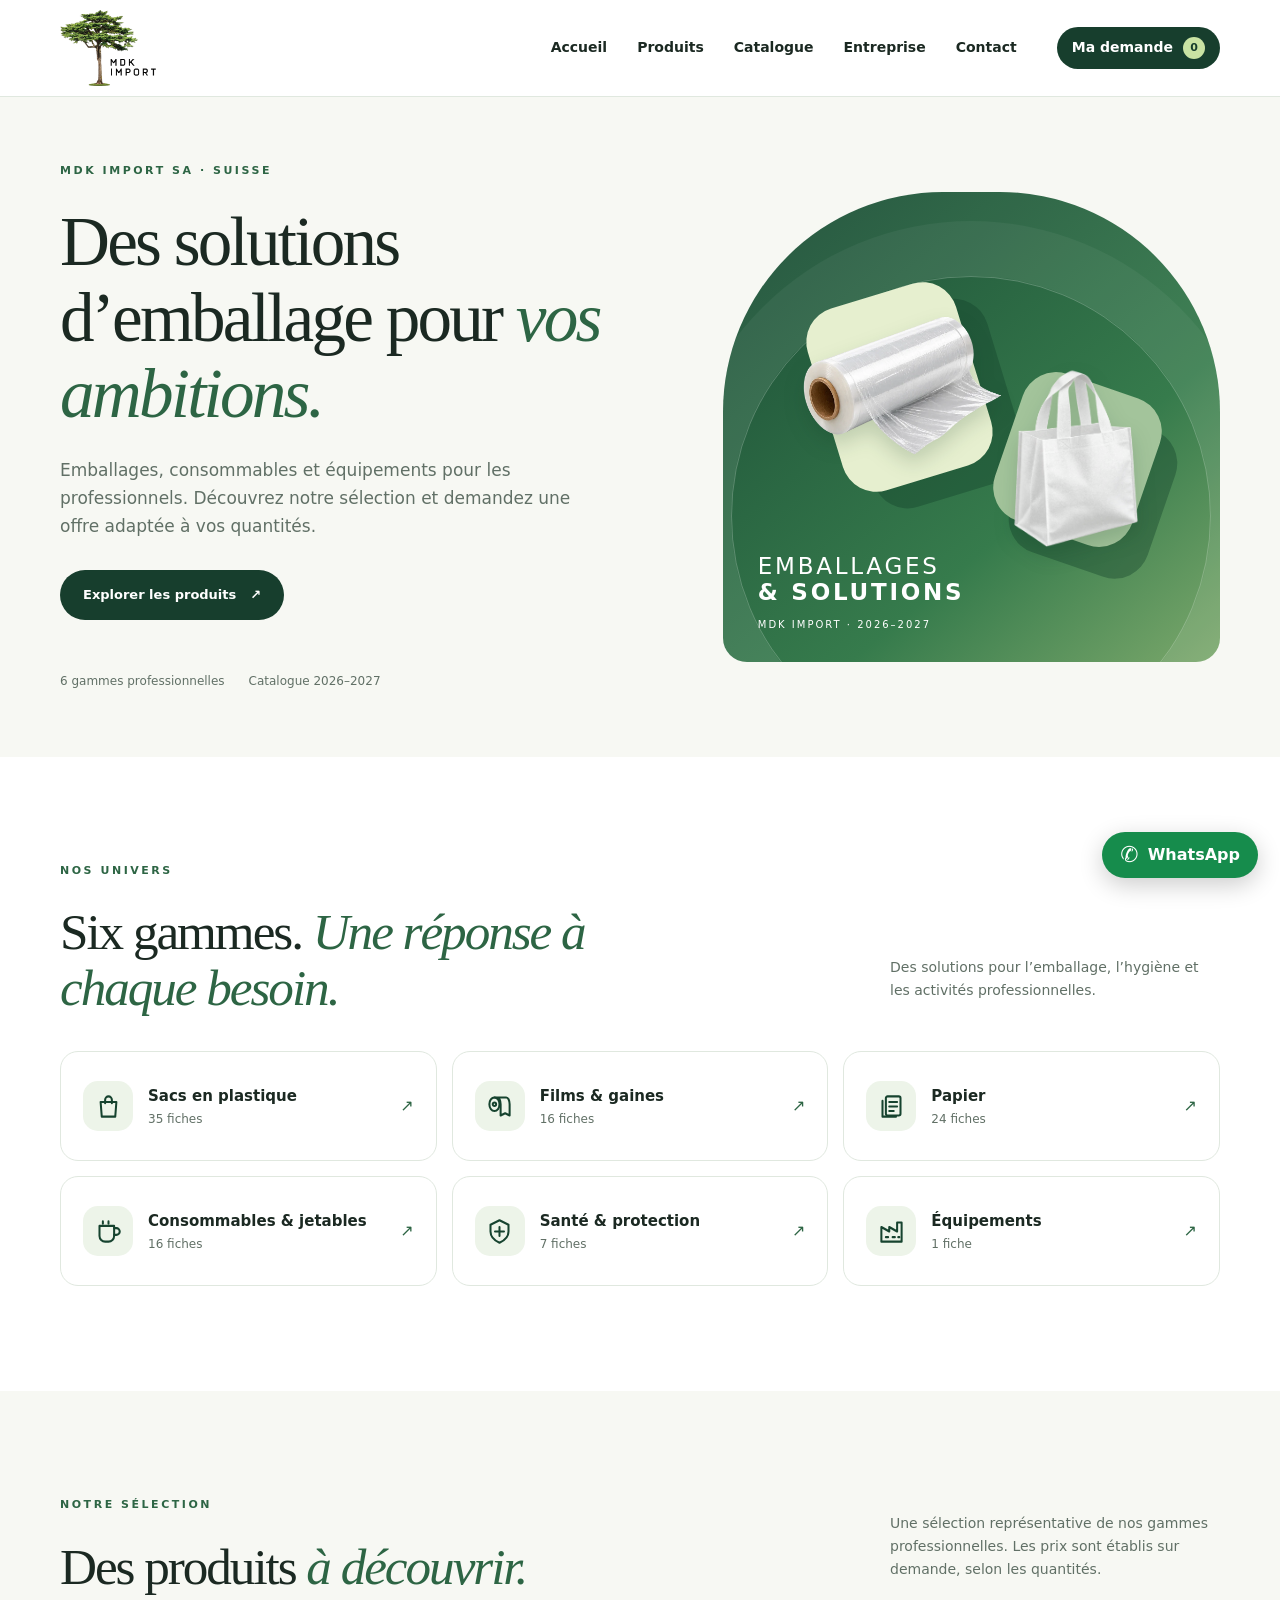
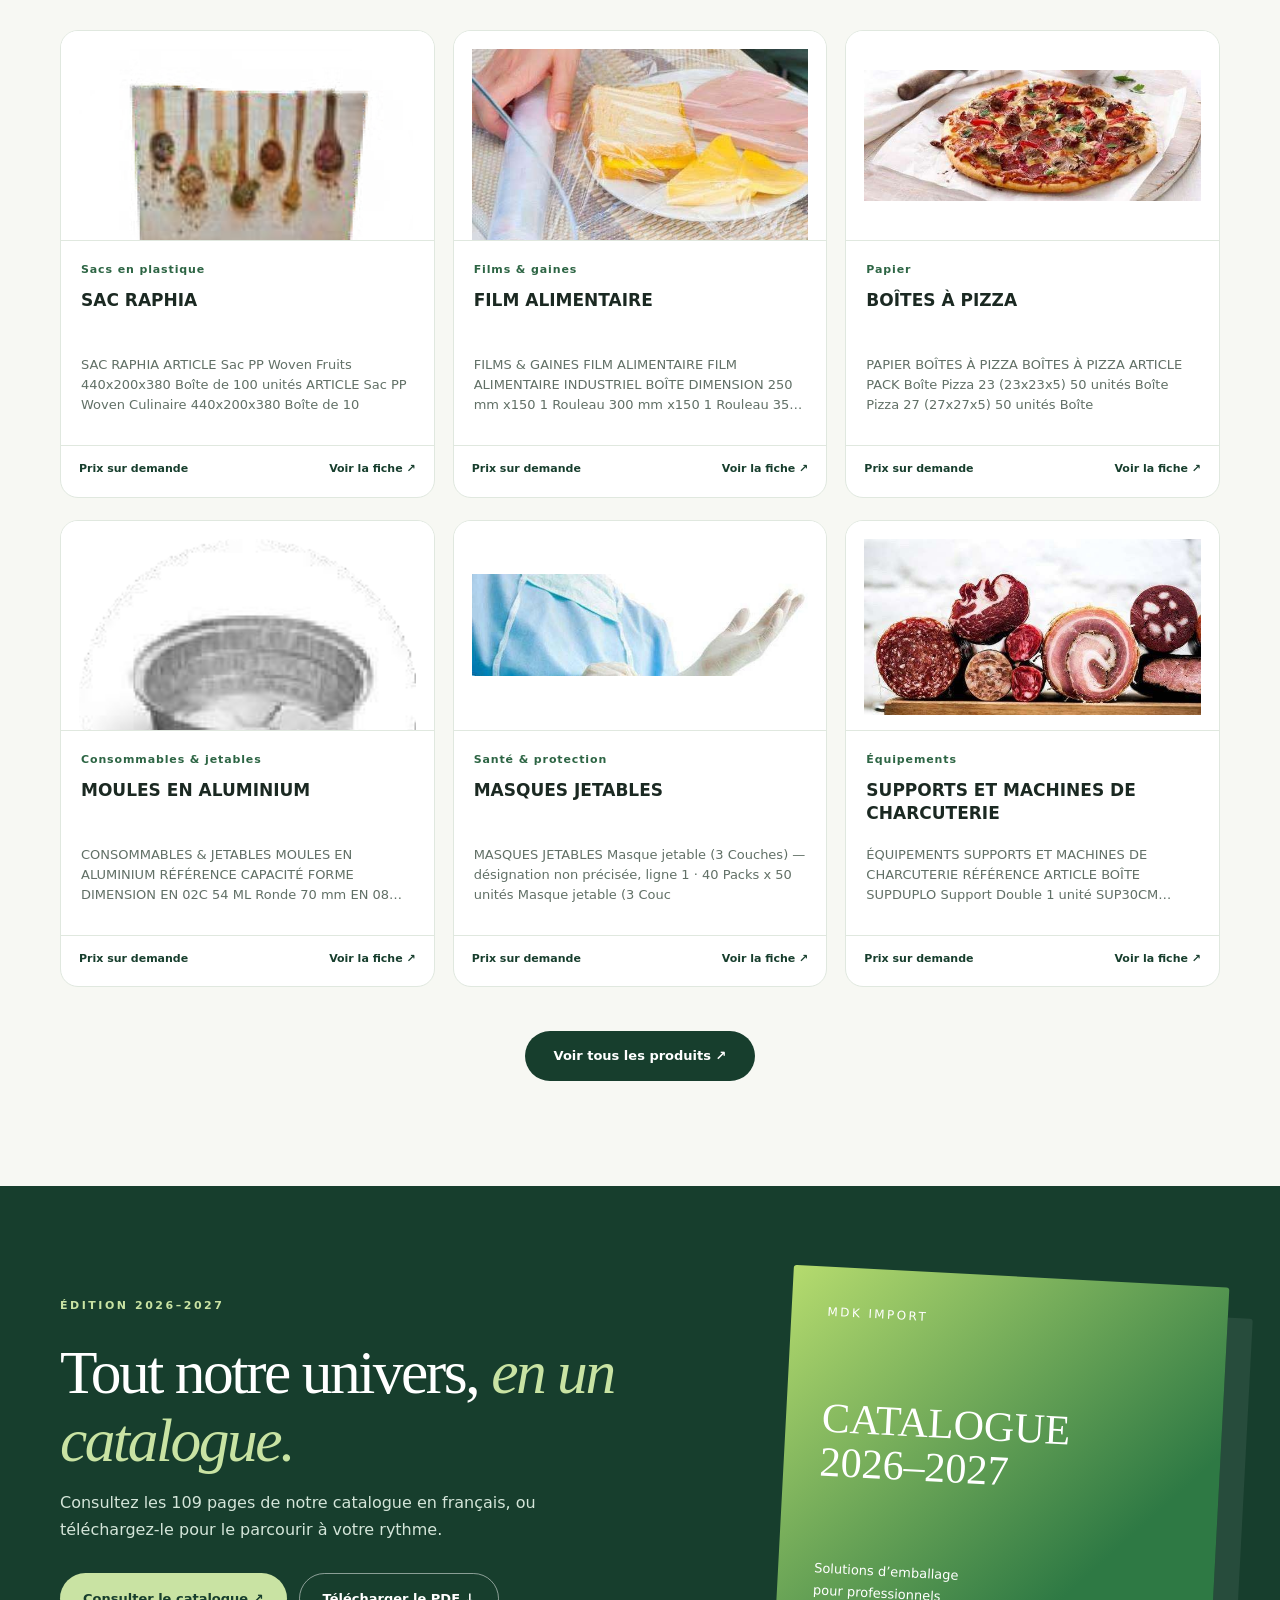
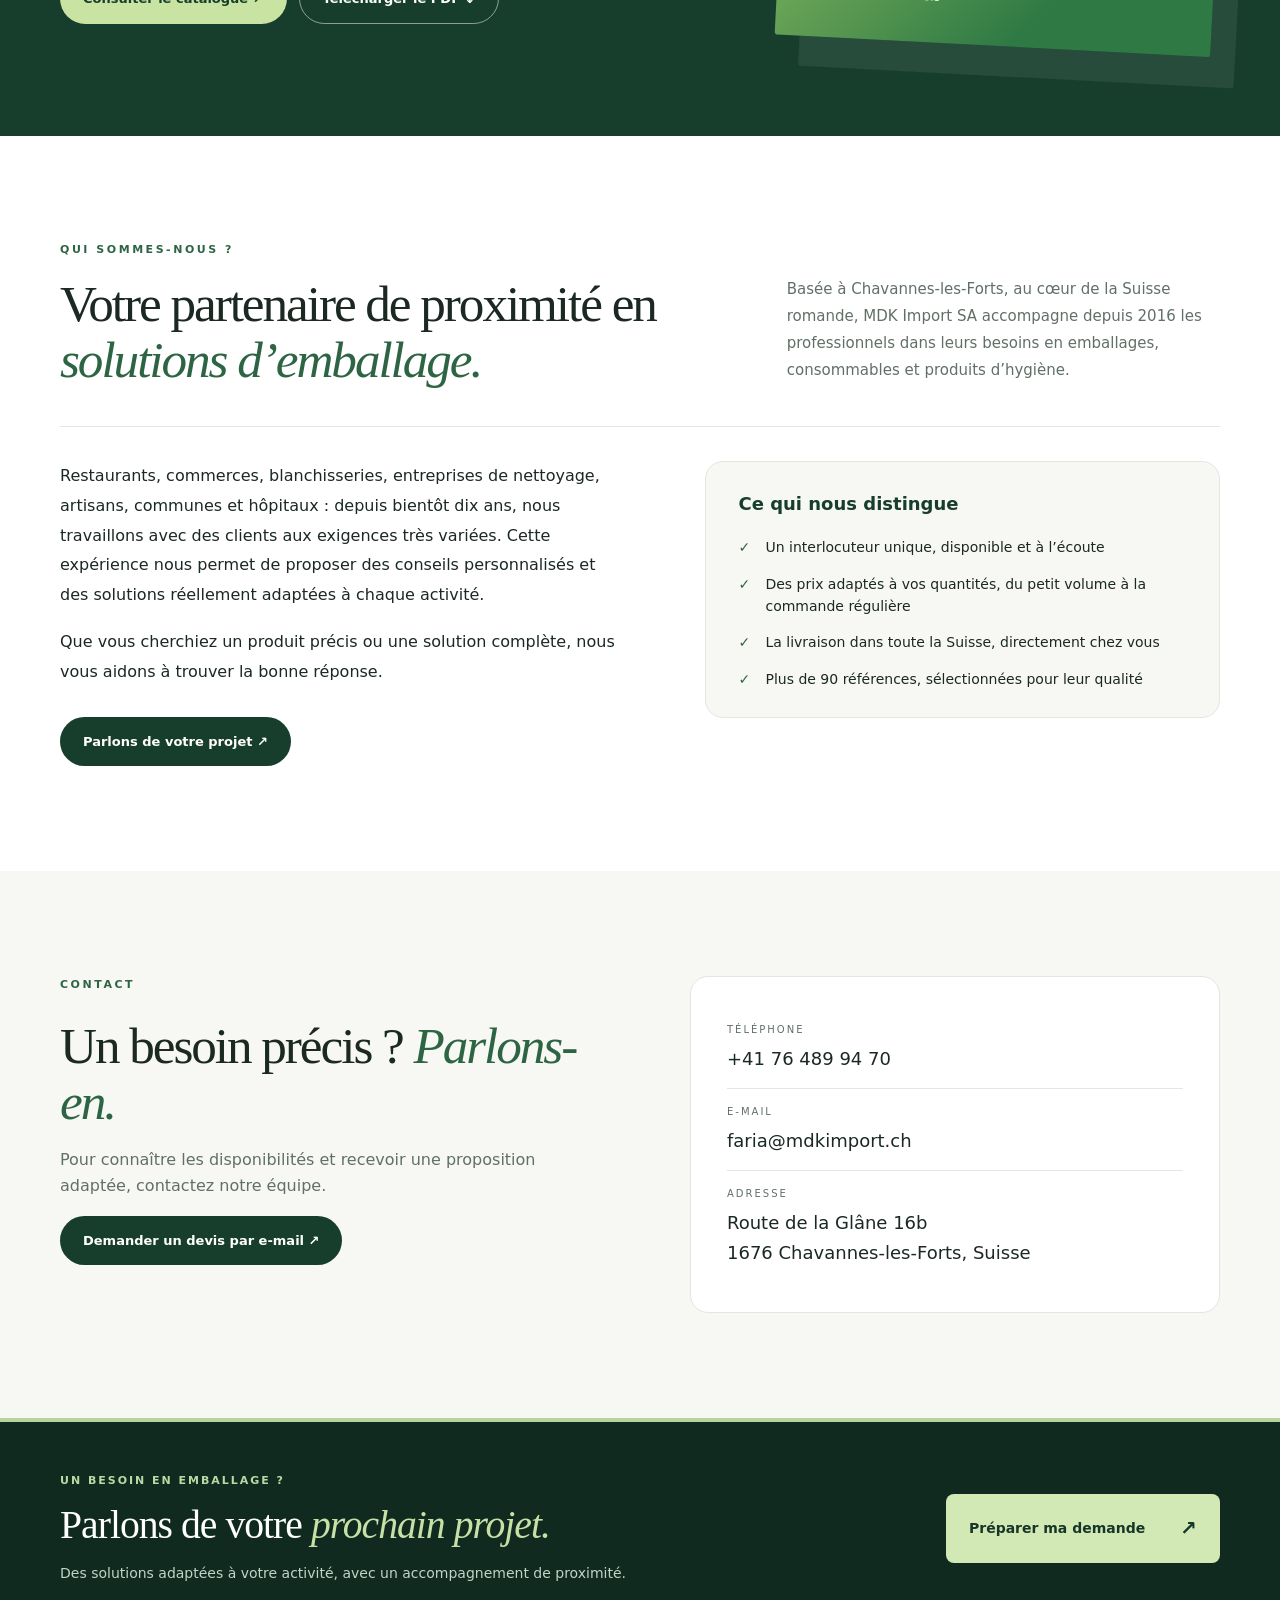
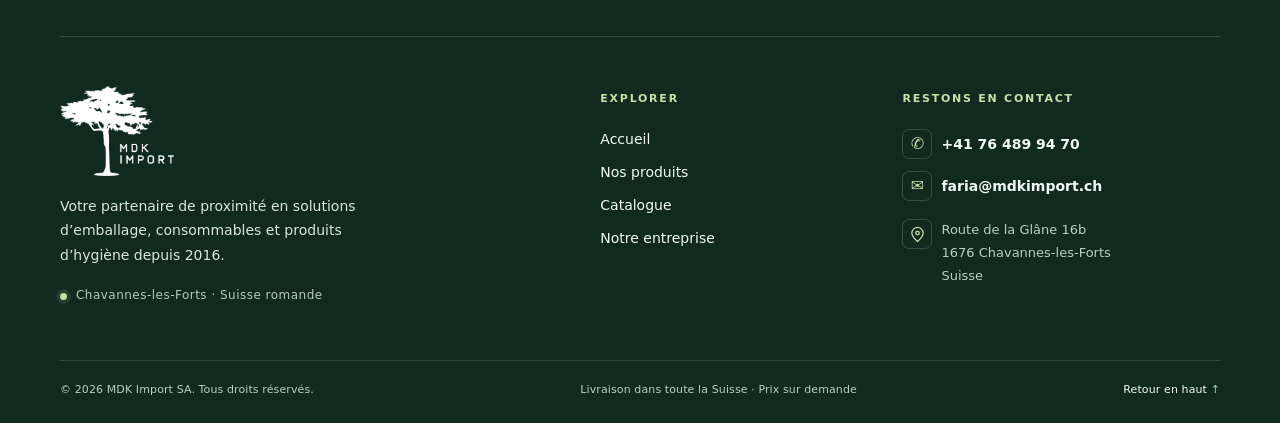
==== commit 5b6c248e: "refresh new individual hygiene products and quote variants" ====
--- a/nouveau-site/index.html
+++ b/nouveau-site/index.html
@@ -26,4 +26,4 @@
 const menu=document.getElementById('menuToggle'),nav=document.getElementById('navigation');
 menu.addEventListener('click',()=>{const open=nav.classList.toggle('open');menu.setAttribute('aria-expanded',String(open))});
 nav.addEventListener('click',e=>{if(e.target.closest('a')){nav.classList.remove('open');menu.setAttribute('aria-expanded','false')}});
-</script><script src="catalogue-data.js?v=20261023-46" defer></script><script src="featured.js?v=20261023-7" defer></script><script src="devis.js?v=20261023-11" defer></script><a class="whatsapp-float" href="https://wa.me/41764899470" target="_blank" rel="noopener noreferrer" aria-label="Contacter MDK Import sur WhatsApp"><span aria-hidden="true">✆</span><span>WhatsApp</span></a></body></html>+</script><script src="catalogue-data.js?v=20261024-1" defer></script><script src="featured.js?v=20261023-7" defer></script><script src="devis.js?v=20261024-1" defer></script><a class="whatsapp-float" href="https://wa.me/41764899470" target="_blank" rel="noopener noreferrer" aria-label="Contacter MDK Import sur WhatsApp"><span aria-hidden="true">✆</span><span>WhatsApp</span></a></body></html>
